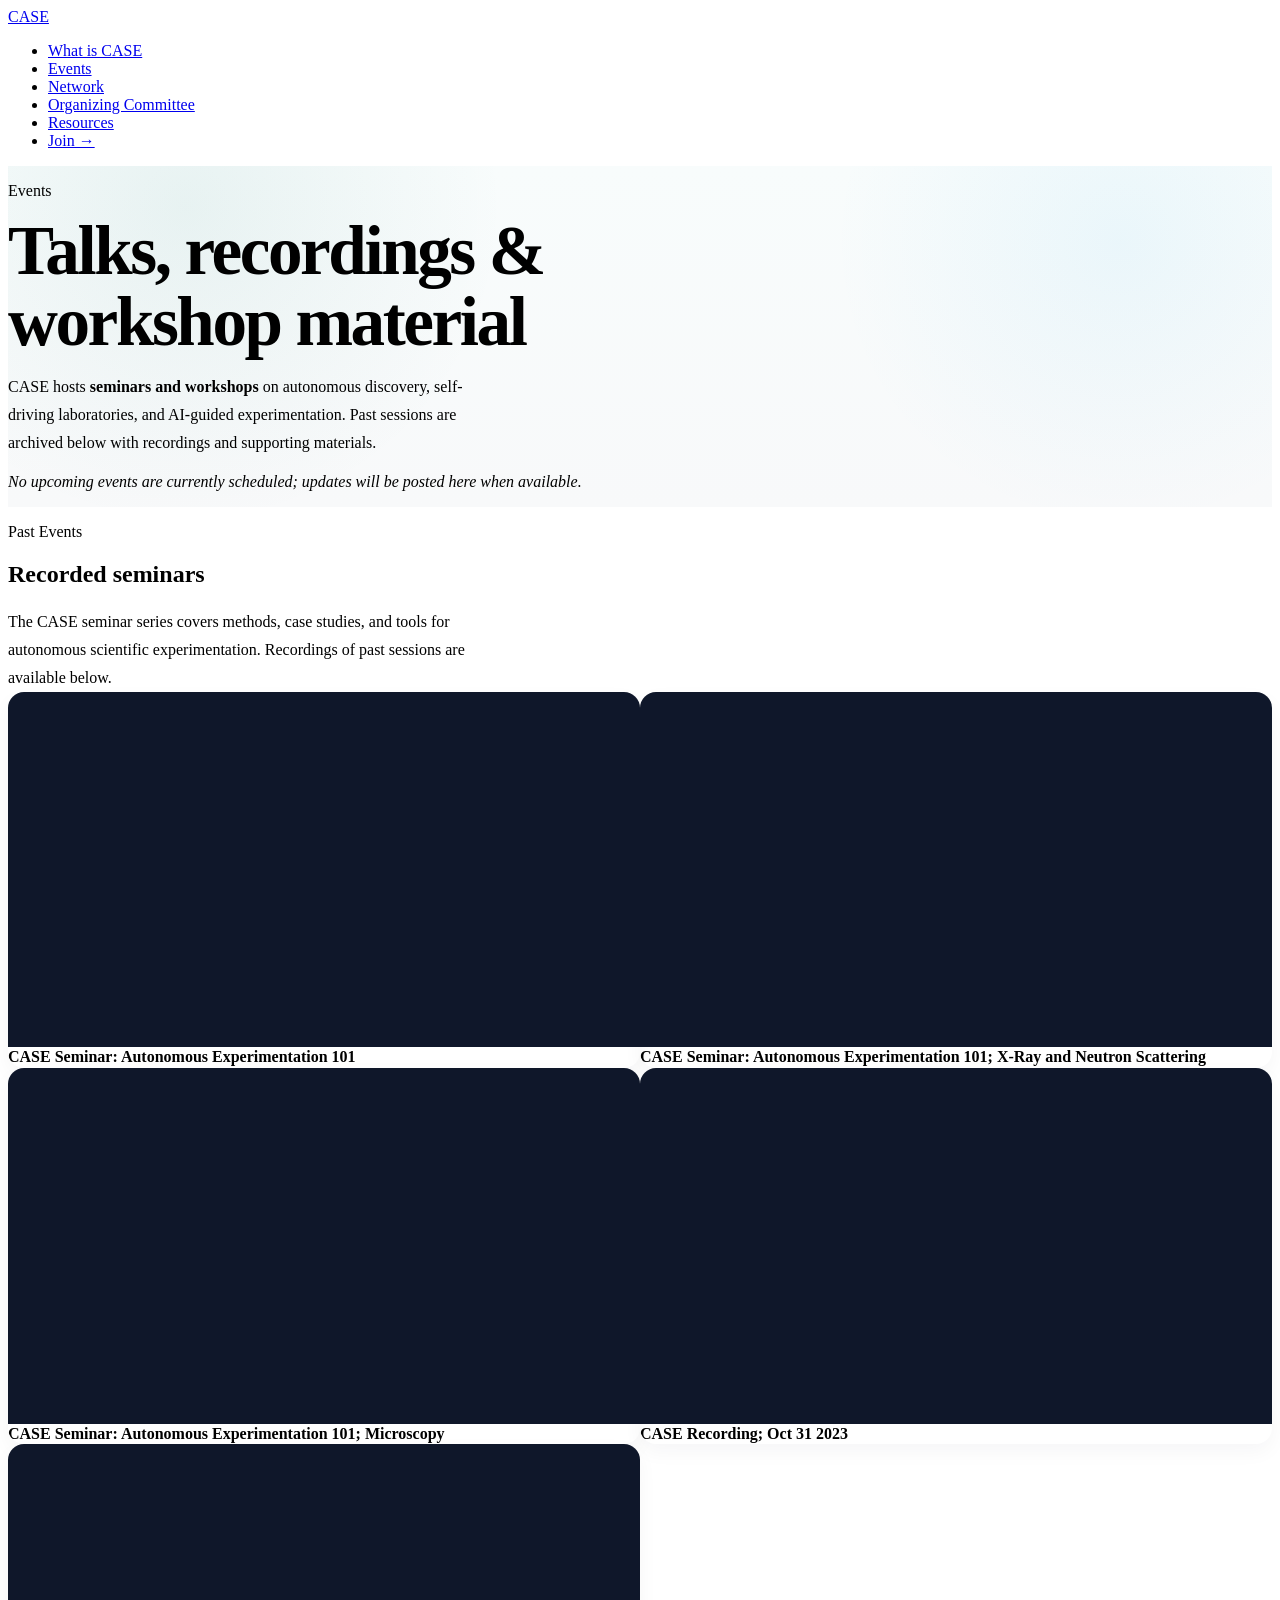
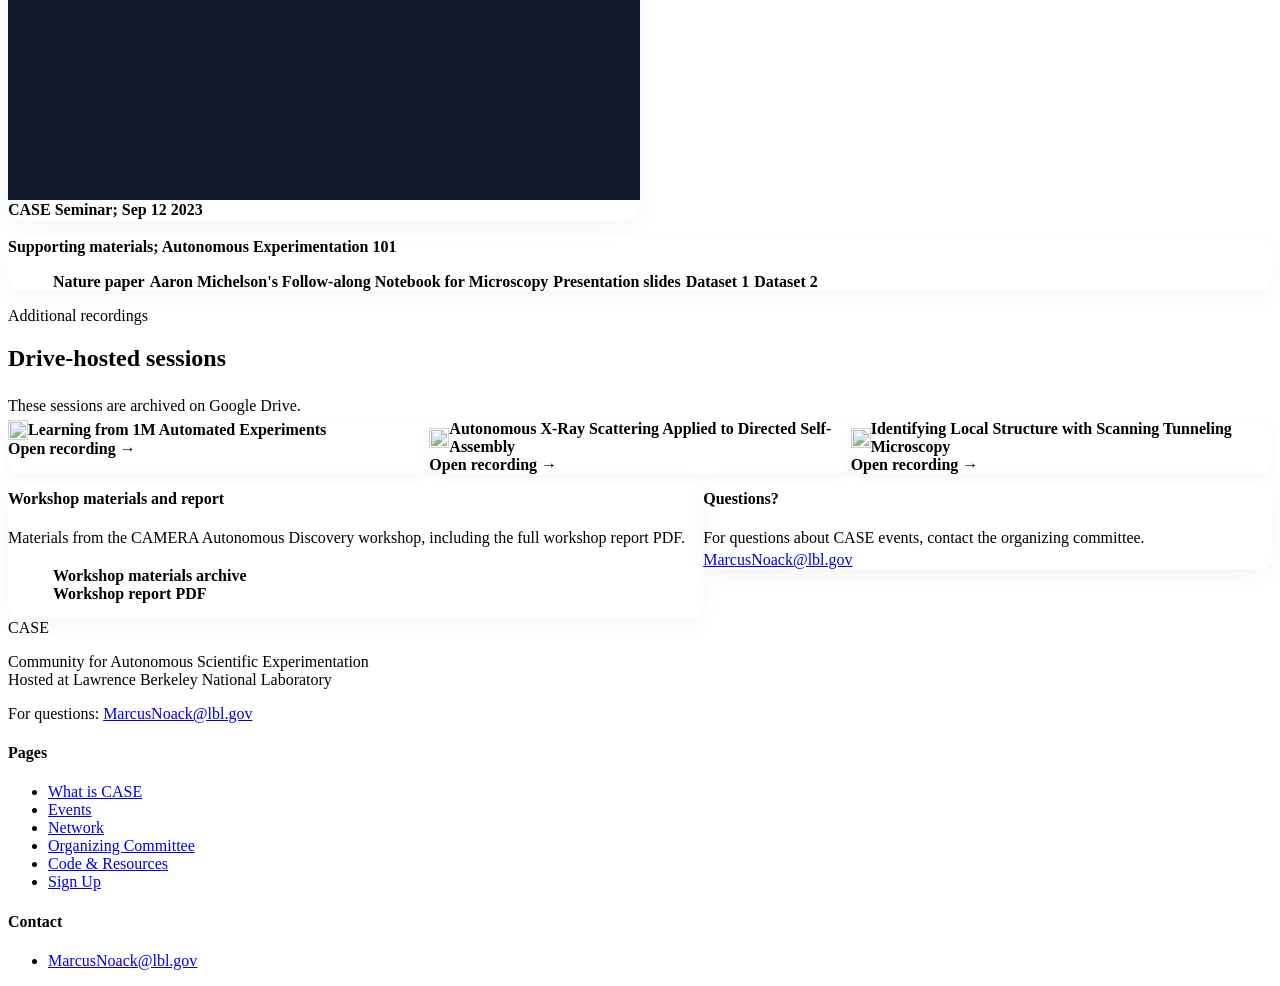
==== events.html @ d216a494 "Add files via upload" ====
<!DOCTYPE html>
<html lang="en">
<head>
  <meta charset="UTF-8">
  <meta name="viewport" content="width=device-width, initial-scale=1.0">
  <title>Events | Community for Autonomous Scientific Experimentation</title>
  <meta name="description" content="CASE event recordings, seminar series, and workshop materials for autonomous scientific experimentation.">

  <link rel="preconnect" href="https://fonts.googleapis.com">
  <link rel="preconnect" href="https://fonts.gstatic.com" crossorigin>
  <link href="https://fonts.googleapis.com/css2?family=Inter:wght@400;500;600&family=Plus+Jakarta+Sans:wght@600;700&display=swap" rel="stylesheet">

  <link rel="stylesheet" href="css/tokens.css">
  <link rel="stylesheet" href="css/main.css">

  <style>
    .page-shell {
      padding-top: calc(var(--sp-24) + var(--sp-12));
      background: var(--color-bg);
    }

    /* ── Hero ── */
    .page-hero {
      position: relative;
      overflow: hidden;
      padding-block: var(--sp-16) var(--sp-20);
      border-bottom: 1px solid var(--color-border);
      background:
        radial-gradient(circle at 14% 12%, rgba(15, 118, 110, 0.07), transparent 20rem),
        radial-gradient(circle at 88% 22%, rgba(14, 165, 233, 0.06), transparent 18rem),
        linear-gradient(180deg, #f8fcfc 0%, #f8f9fa 100%);
    }

    .hero-title {
      font-family: var(--font-heading);
      font-size: clamp(2.8rem, 5.4vw, 5rem);
      font-weight: 700;
      line-height: 1.02;
      letter-spacing: -0.035em;
      margin-top: var(--sp-4);
      margin-bottom: var(--sp-5);
      max-width: 16ch;
    }

    .hero-copy {
      max-width: 62ch;
      font-size: var(--text-lg);
      line-height: 1.75;
      color: var(--color-text-muted);
    }

    .hero-copy strong {
      color: var(--color-text);
      font-weight: 600;
    }

    .upcoming-note {
      margin-top: var(--sp-8);
      font-size: var(--text-base);
      color: var(--color-text-subtle);
      font-style: italic;
    }

    /* ── Past events ── */
    .events-section {
      padding-block: var(--sp-22);
    }

    .events-section + .events-section {
      border-top: 1px solid var(--color-border);
    }

    .events-section--surface {
      background: var(--color-surface);
    }

    .section-intro {
      max-width: 64ch;
      color: var(--color-text-muted);
      line-height: 1.75;
      margin-top: var(--sp-3);
      margin-bottom: var(--sp-10);
    }

    /* ── Video grid ── */
    .video-grid {
      display: grid;
      grid-template-columns: repeat(2, minmax(0, 1fr));
      gap: var(--sp-6);
    }

    .video-card {
      display: flex;
      flex-direction: column;
      gap: var(--sp-4);
      background: var(--color-surface);
      border: 1px solid var(--color-border);
      border-radius: 1rem;
      overflow: hidden;
      box-shadow: 0 8px 20px rgba(15, 23, 42, 0.04);
    }

    .video-card__embed {
      position: relative;
      aspect-ratio: 16 / 9;
      background: #0f172a;
    }

    .video-card__embed iframe {
      position: absolute;
      inset: 0;
      width: 100%;
      height: 100%;
      border: 0;
    }

    .video-card__body {
      padding: var(--sp-5) var(--sp-5) var(--sp-5);
    }

    .video-card__title {
      font-family: var(--font-heading);
      font-size: var(--text-lg);
      font-weight: 600;
      line-height: 1.3;
      color: var(--color-text);
    }

    /* ── Seminar resources ── */
    .resources-block {
      margin-top: var(--sp-14);
      padding: var(--sp-8);
      background: var(--color-surface);
      border: 1px solid var(--color-border);
      border-radius: 1rem;
      box-shadow: 0 8px 20px rgba(15, 23, 42, 0.04);
    }

    .resources-block h3 {
      font-family: var(--font-heading);
      font-size: var(--text-xl);
      line-height: 1.25;
      margin-bottom: var(--sp-3);
    }

    .resources-block p {
      color: var(--color-text-muted);
      line-height: 1.7;
      margin-bottom: var(--sp-5);
    }

    .link-list {
      display: flex;
      flex-wrap: wrap;
      gap: var(--sp-2) var(--sp-5);
      list-style: none;
    }

    .link-list li {
      display: flex;
      align-items: center;
      gap: var(--sp-2);
    }

    .link-list li::before {
      content: '';
      display: block;
      width: 5px;
      height: 5px;
      border-radius: 50%;
      background: var(--color-accent);
      flex-shrink: 0;
    }

    .link-list a {
      color: var(--color-accent);
      font-weight: 600;
      text-decoration: none;
      font-size: var(--text-sm);
    }

    .link-list a:hover {
      text-decoration: underline;
    }

    /* ── Drive recordings ── */
    .drive-grid {
      display: grid;
      grid-template-columns: repeat(3, minmax(0, 1fr));
      gap: var(--sp-4);
      margin-top: var(--sp-8);
    }

    .drive-card {
      padding: var(--sp-5);
      background: var(--color-surface);
      border: 1px solid var(--color-border);
      border-radius: 0.875rem;
      box-shadow: 0 4px 12px rgba(15, 23, 42, 0.04);
    }

    .drive-card__header {
      display: flex;
      align-items: center;
      gap: var(--sp-3);
      margin-bottom: var(--sp-3);
    }

    .drive-card__header img {
      width: 1.25rem;
      height: 1.25rem;
      flex-shrink: 0;
      opacity: 0.75;
    }

    .drive-card__title {
      font-family: var(--font-heading);
      font-size: var(--text-base);
      font-weight: 600;
      color: var(--color-text);
    }

    .drive-card a {
      color: var(--color-accent);
      font-size: var(--text-sm);
      font-weight: 600;
      text-decoration: none;
    }

    .drive-card a:hover {
      text-decoration: underline;
    }

    /* ── Workshop section ── */
    .workshop-row {
      display: grid;
      grid-template-columns: minmax(0, 1.1fr) minmax(20rem, 0.9fr);
      gap: var(--sp-8);
      align-items: start;
      margin-top: var(--sp-8);
    }

    .workshop-card {
      padding: var(--sp-7);
      background: var(--color-surface);
      border: 1px solid var(--color-border);
      border-radius: 1rem;
      box-shadow: 0 8px 20px rgba(15, 23, 42, 0.04);
    }

    .workshop-card h3 {
      font-family: var(--font-heading);
      font-size: var(--text-xl);
      margin-bottom: var(--sp-3);
    }

    .workshop-card p {
      color: var(--color-text-muted);
      line-height: 1.7;
      margin-bottom: var(--sp-5);
    }

    .workshop-card .link-list {
      flex-direction: column;
    }

    @media (max-width: 900px) {
      .video-grid {
        grid-template-columns: 1fr;
      }

      .drive-grid {
        grid-template-columns: repeat(2, minmax(0, 1fr));
      }

      .workshop-row {
        grid-template-columns: 1fr;
      }
    }

    @media (max-width: 560px) {
      .drive-grid {
        grid-template-columns: 1fr;
      }
    }
  </style>
</head>
<body>
  <nav class="site-nav is-scrolled" aria-label="Site navigation">
    <a class="nav-logo" href="index.html">CASE</a>
    <ul class="nav-links" role="list">
      <li><a href="what-is-case.html">What is CASE</a></li>
      <li><a href="events.html" aria-current="page">Events</a></li>
      <li><a href="network.html">Network</a></li>
      <li><a href="committee.html">Organizing Committee</a></li>
      <li><a href="resources.html">Resources</a></li>
      <li><a class="nav-cta" href="signup.html">Join &rarr;</a></li>
    </ul>
  </nav>

  <main class="page-shell">
    <section class="page-hero">
      <div class="container">
        <p class="section-label">Events</p>
        <h1 class="hero-title">Talks, recordings &amp; workshop material</h1>
        <p class="hero-copy">
          CASE hosts <strong>seminars and workshops</strong> on autonomous discovery,
          self-driving laboratories, and AI-guided experimentation. Past sessions are
          archived below with recordings and supporting materials.
        </p>
        <p class="upcoming-note">No upcoming events are currently scheduled; updates will be posted here when available.</p>
      </div>
    </section>

    <!-- Past event recordings -->
    <section class="events-section events-section--surface">
      <div class="container">
        <p class="section-label">Past Events</p>
        <h2 class="section-heading">Recorded seminars</h2>
        <p class="section-intro">
          The CASE seminar series covers methods, case studies, and tools for autonomous scientific
          experimentation. Recordings of past sessions are available below.
        </p>

        <div class="video-grid">
          <article class="video-card">
            <div class="video-card__embed">
              <iframe
                src="https://www.youtube-nocookie.com/embed/OyRwwe-K-nY"
                title="CASE Seminar: Autonomous Experimentation 101"
                allow="accelerometer; autoplay; clipboard-write; encrypted-media; gyroscope; picture-in-picture; web-share"
                allowfullscreen
              ></iframe>
            </div>
            <div class="video-card__body">
              <div class="video-card__title">CASE Seminar: Autonomous Experimentation 101</div>
            </div>
          </article>

          <article class="video-card">
            <div class="video-card__embed">
              <iframe
                src="https://www.youtube-nocookie.com/embed/ixNeONyvYNE"
                title="CASE Seminar: Autonomous Experimentation 101 - X-Ray and Neutron Scattering"
                allow="accelerometer; autoplay; clipboard-write; encrypted-media; gyroscope; picture-in-picture; web-share"
                allowfullscreen
              ></iframe>
            </div>
            <div class="video-card__body">
              <div class="video-card__title">CASE Seminar: Autonomous Experimentation 101; X-Ray and Neutron Scattering</div>
            </div>
          </article>

          <article class="video-card">
            <div class="video-card__embed">
              <iframe
                src="https://www.youtube-nocookie.com/embed/kxg8G27sPlk"
                title="CASE Seminar: Autonomous Experimentation 101 - Microscopy"
                allow="accelerometer; autoplay; clipboard-write; encrypted-media; gyroscope; picture-in-picture; web-share"
                allowfullscreen
              ></iframe>
            </div>
            <div class="video-card__body">
              <div class="video-card__title">CASE Seminar: Autonomous Experimentation 101; Microscopy</div>
            </div>
          </article>

          <article class="video-card">
            <div class="video-card__embed">
              <iframe
                src="https://www.youtube-nocookie.com/embed/xZDlbIw0ZHk"
                title="CASE Recording Oct 31 2023"
                allow="accelerometer; autoplay; clipboard-write; encrypted-media; gyroscope; picture-in-picture; web-share"
                allowfullscreen
              ></iframe>
            </div>
            <div class="video-card__body">
              <div class="video-card__title">CASE Recording; Oct 31 2023</div>
            </div>
          </article>

          <article class="video-card">
            <div class="video-card__embed">
              <iframe
                src="https://www.youtube-nocookie.com/embed/0F6F2k-U36A"
                title="CASE Seminar Sep 12 2023"
                allow="accelerometer; autoplay; clipboard-write; encrypted-media; gyroscope; picture-in-picture; web-share"
                allowfullscreen
              ></iframe>
            </div>
            <div class="video-card__body">
              <div class="video-card__title">CASE Seminar; Sep 12 2023</div>
            </div>
          </article>
        </div>

        <div class="resources-block">
          <h3>Supporting materials; Autonomous Experimentation 101</h3>
          <ul class="link-list" role="list">
            <li><a href="https://www.nature.com/articles/s41524-022-00777-9" target="_blank" rel="noreferrer">Nature paper</a></li>
            <li><a href="https://drive.google.com/file/d/1iNUdHSzEiEYC7Pie_v9osq5MfkKzSspA/view?usp=share_link" target="_blank" rel="noreferrer">Aaron Michelson's Follow-along Notebook for Microscopy</a></li>
            <li><a href="https://drive.google.com/file/d/1JCiVbIY1p4CL1l5nbWZBYqV-61tF5sdW/view?usp=share_link" target="_blank" rel="noreferrer">Presentation slides</a></li>
            <li><a href="https://drive.google.com/file/d/1Bndp8o4sqinpkg4kjmnykogrIoA9Tppv/view?usp=share_link" target="_blank" rel="noreferrer">Dataset 1</a></li>
            <li><a href="https://drive.google.com/file/d/1Ch-COu_L5JNLEdxhPT2yt4DP-r_ML50X/view?usp=share_link" target="_blank" rel="noreferrer">Dataset 2</a></li>
          </ul>
        </div>
      </div>
    </section>

    <!-- Drive-only recordings and workshop -->
    <section class="events-section">
      <div class="container">
        <p class="section-label">Additional recordings</p>
        <h2 class="section-heading">Drive-hosted sessions</h2>
        <p class="section-intro">
          These sessions are archived on Google Drive.
        </p>

        <div class="drive-grid">
          <div class="drive-card">
            <div class="drive-card__header">
              <img src="assets/resources/drive-32.png" alt="">
              <div class="drive-card__title">Learning from 1M Automated Experiments</div>
            </div>
            <a href="https://drive.google.com/file/d/1dXv69yFxl4bX5h8bIr0qSu-NL8l9JBb5/view" target="_blank" rel="noreferrer">Open recording &rarr;</a>
          </div>
          <div class="drive-card">
            <div class="drive-card__header">
              <img src="assets/resources/drive-32.png" alt="">
              <div class="drive-card__title">Autonomous X-Ray Scattering Applied to Directed Self-Assembly</div>
            </div>
            <a href="https://drive.google.com/file/d/1nbhr3iuWP4znO8nyOGe-jZ5wB8ydwrmV/view" target="_blank" rel="noreferrer">Open recording &rarr;</a>
          </div>
          <div class="drive-card">
            <div class="drive-card__header">
              <img src="assets/resources/drive-32.png" alt="">
              <div class="drive-card__title">Identifying Local Structure with Scanning Tunneling Microscopy</div>
            </div>
            <a href="https://drive.google.com/file/d/1klZ2fpDyDWNjDhuHZGVXfMQo-ofbaRsI/view" target="_blank" rel="noreferrer">Open recording &rarr;</a>
          </div>
        </div>

        <div class="workshop-row">
          <div class="workshop-card">
            <h3>Workshop materials and report</h3>
            <p>
              Materials from the CAMERA Autonomous Discovery workshop, including the full
              workshop report PDF.
            </p>
            <ul class="link-list" role="list">
              <li><a href="https://autonomous-discovery.lbl.gov/material" target="_blank" rel="noreferrer">Workshop materials archive</a></li>
              <li><a href="https://drive.google.com/file/d/13u2uZMN9wENQxoAsb9c0F4yea19bpNgH/view" target="_blank" rel="noreferrer">Workshop report PDF</a></li>
            </ul>
          </div>

          <div class="workshop-card">
            <h3>Questions?</h3>
            <p>
              For questions about CASE events, contact the organizing committee.
            </p>
            <a href="mailto:MarcusNoack@lbl.gov" class="btn btn--ghost">MarcusNoack@lbl.gov</a>
          </div>
        </div>
      </div>
    </section>
  </main>

  <footer class="site-footer">
    <div class="container">
      <div class="footer-brand">
        <span class="footer-logo">CASE</span>
        <p class="footer-tagline">
          Community for Autonomous Scientific Experimentation<br>
          Hosted at Lawrence Berkeley National Laboratory
        </p>
        <p class="footer-meta">
          For questions: <a href="mailto:MarcusNoack@lbl.gov">MarcusNoack@lbl.gov</a>
        </p>
      </div>

      <div class="footer-col">
        <h4>Pages</h4>
        <ul role="list">
          <li><a href="what-is-case.html">What is CASE</a></li>
          <li><a href="events.html" aria-current="page">Events</a></li>
          <li><a href="network.html">Network</a></li>
          <li><a href="committee.html">Organizing Committee</a></li>
          <li><a href="resources.html">Code &amp; Resources</a></li>
          <li><a href="signup.html">Sign Up</a></li>
        </ul>
      </div>

      <div class="footer-col">
        <h4>Contact</h4>
        <ul role="list">
          <li><a href="mailto:MarcusNoack@lbl.gov">MarcusNoack@lbl.gov</a></li>
        </ul>
      </div>
    </div>
  </footer>
</body>
</html>
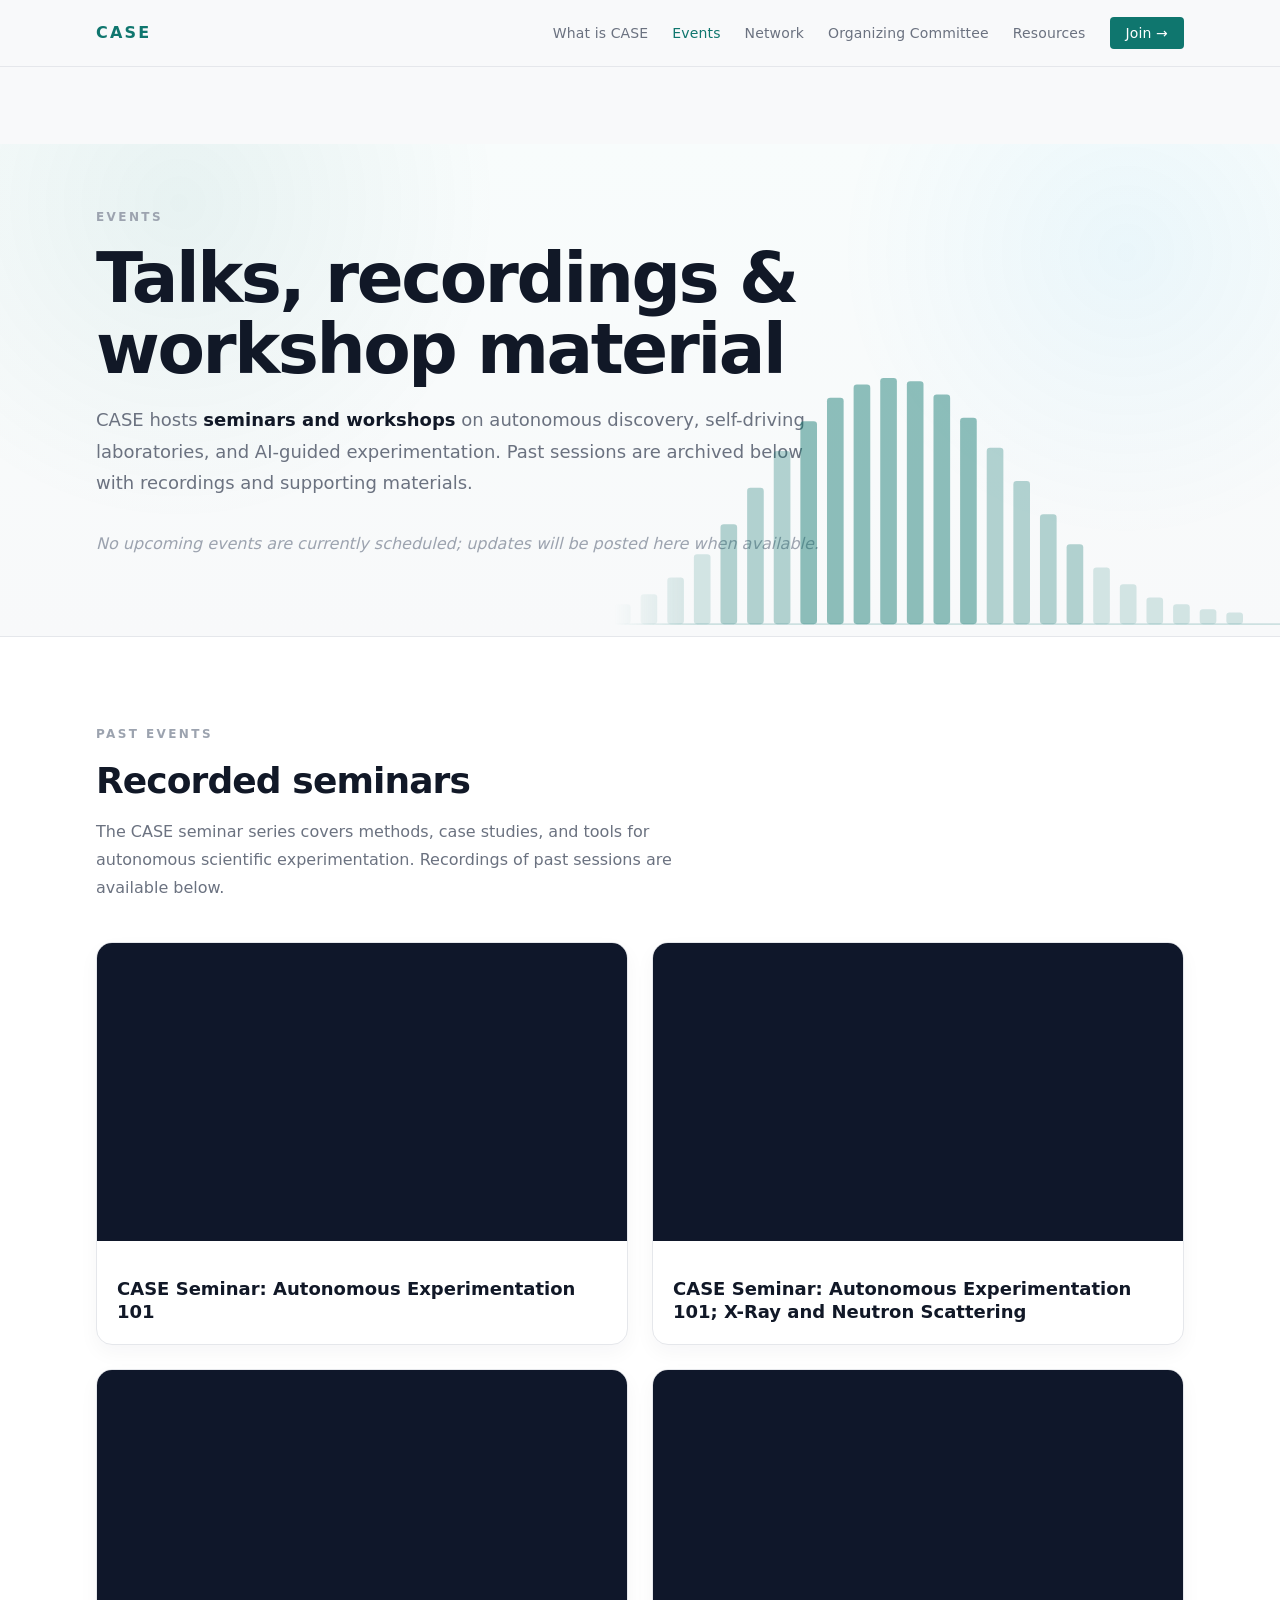
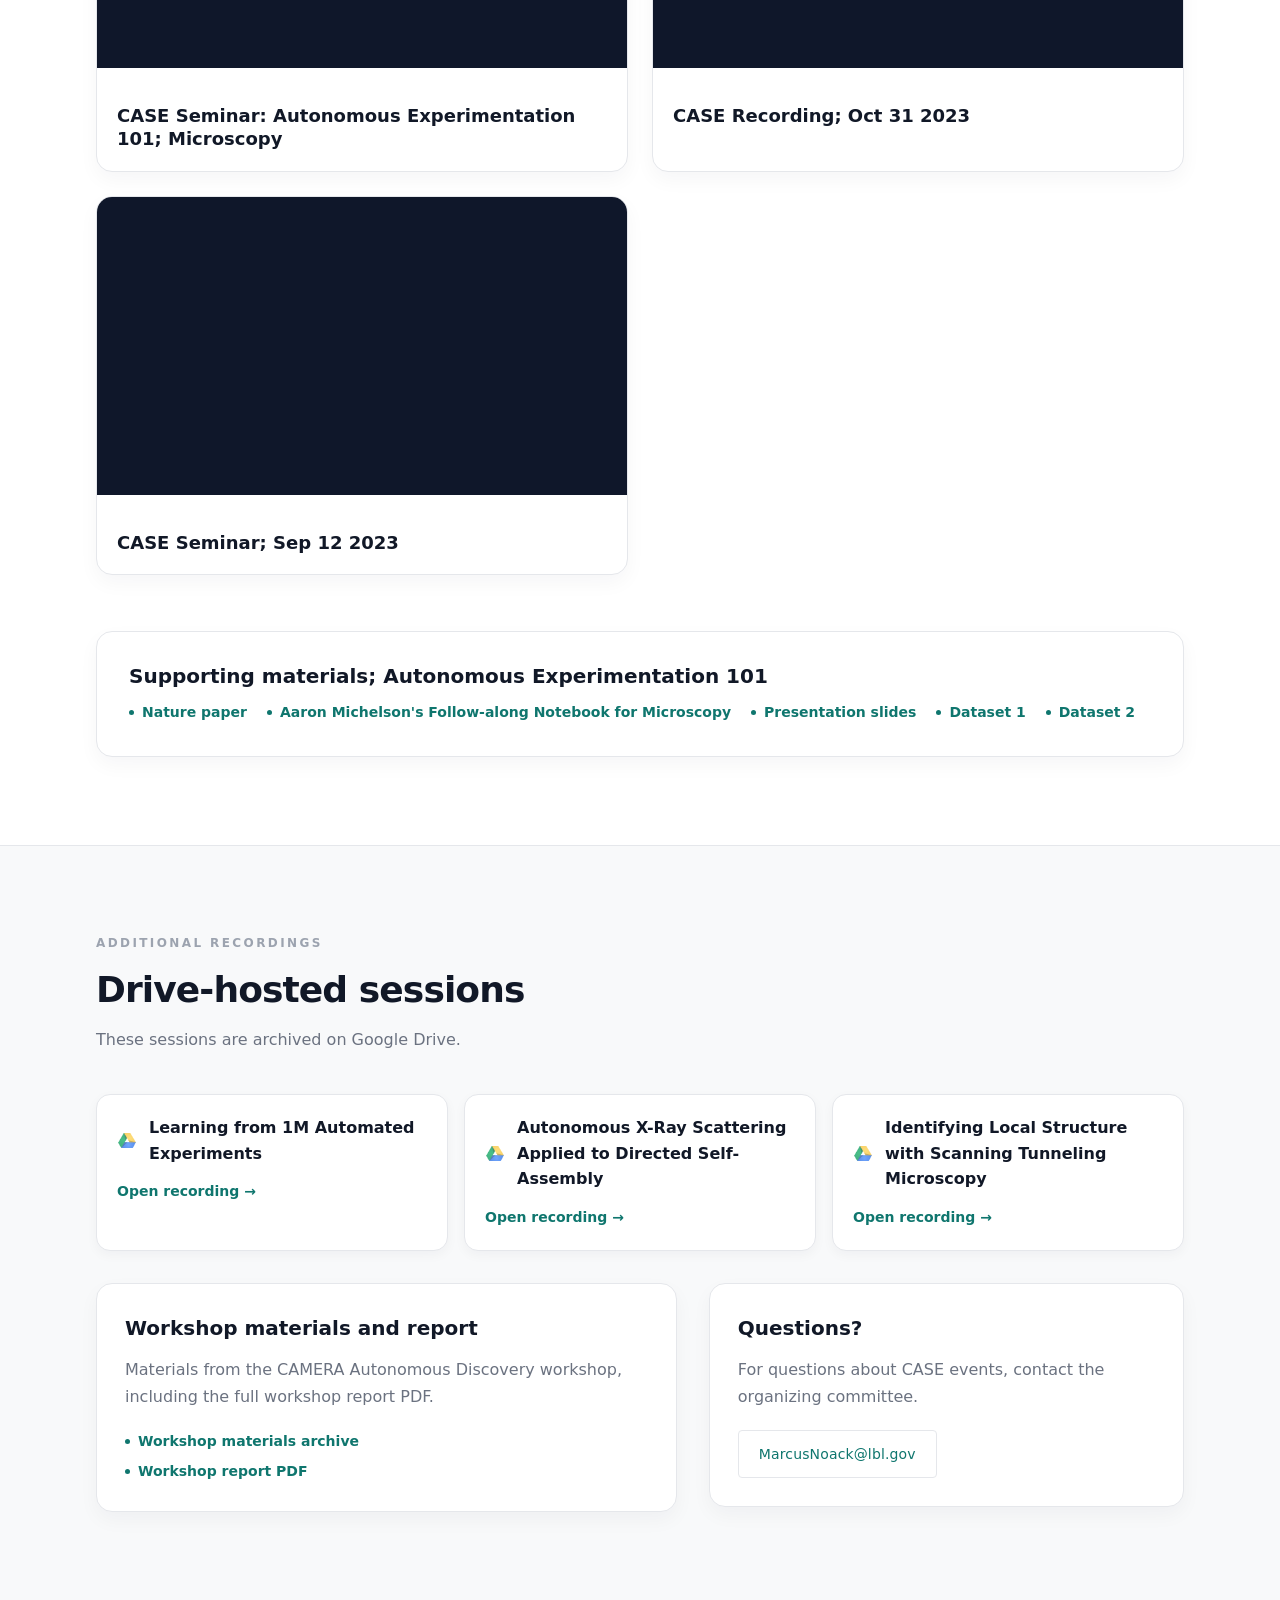
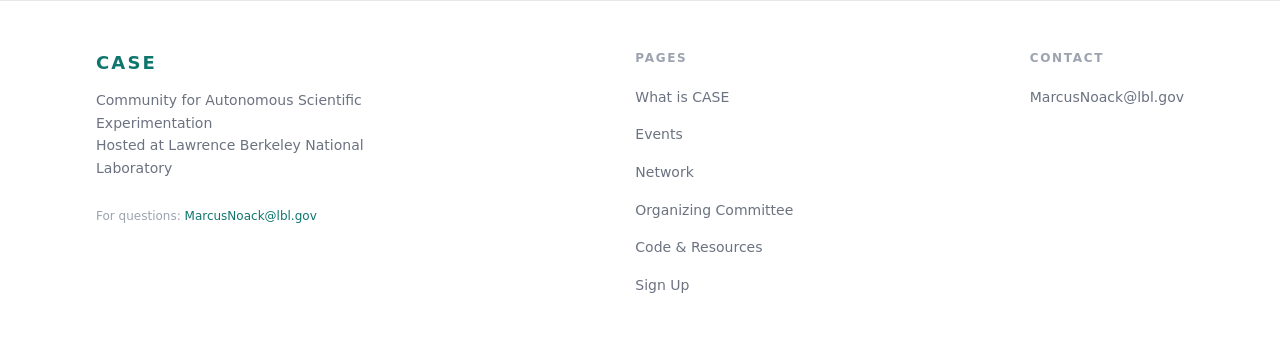
==== commit bcf7e892: "Add files via upload" ====
--- a/events.html
+++ b/events.html
@@ -282,6 +282,37 @@
       .drive-grid {
         grid-template-columns: 1fr;
       }
+    }
+
+    /* ── Hero spectrogram viz ── */
+    .hero-viz {
+      position: absolute;
+      right: 0;
+      top: 0;
+      bottom: 0;
+      width: 52%;
+      pointer-events: none;
+      display: flex;
+      align-items: flex-end;
+      -webkit-mask-image: linear-gradient(to right, transparent 0%, black 12%);
+      mask-image: linear-gradient(to right, transparent 0%, black 12%);
+      opacity: 0;
+      animation: hero-viz-in 1s 0.25s ease forwards;
+    }
+
+    .hero-viz svg {
+      width: 100%;
+      height: 80%;
+    }
+
+    @keyframes hero-viz-in { to { opacity: 1; } }
+
+    @media (prefers-reduced-motion: reduce) {
+      .hero-viz { opacity: 1; animation: none; }
+    }
+
+    @media (max-width: 768px) {
+      .hero-viz { width: 100%; opacity: 0.30; animation: none; }
     }
   </style>
 </head>
@@ -300,6 +331,42 @@
 
   <main class="page-shell">
     <section class="page-hero">
+      <div class="hero-viz" aria-hidden="true">
+        <!-- Spectrogram bars — bell-curve distribution evoking recorded talks & signal data -->
+        <svg viewBox="0 0 400 170" fill="none" xmlns="http://www.w3.org/2000/svg" preserveAspectRatio="xMaxYMax meet">
+          <!-- Baseline -->
+          <line x1="-10" y1="163" x2="410" y2="163" stroke="rgba(15,118,110,0.18)" stroke-width="1"/>
+          <!-- Bars: low (h<60) -->
+          <rect x="0"   y="151" width="10" height="12" rx="2" fill="rgba(15,118,110,0.16)"/>
+          <rect x="16"  y="145" width="10" height="18" rx="2" fill="rgba(15,118,110,0.16)"/>
+          <rect x="32"  y="135" width="10" height="28" rx="2" fill="rgba(15,118,110,0.16)"/>
+          <rect x="48"  y="121" width="10" height="42" rx="2" fill="rgba(15,118,110,0.16)"/>
+          <!-- Bars: mid (h 60–120) -->
+          <rect x="64"  y="103" width="10" height="60"  rx="2" fill="rgba(15,118,110,0.30)"/>
+          <rect x="80"  y="81"  width="10" height="82"  rx="2" fill="rgba(15,118,110,0.30)"/>
+          <rect x="96"  y="59"  width="10" height="104" rx="2" fill="rgba(15,118,110,0.30)"/>
+          <!-- Bars: peak (h >120) -->
+          <rect x="112" y="41"  width="10" height="122" rx="2" fill="rgba(15,118,110,0.46)"/>
+          <rect x="128" y="27"  width="10" height="136" rx="2" fill="rgba(15,118,110,0.46)"/>
+          <rect x="144" y="19"  width="10" height="144" rx="2" fill="rgba(15,118,110,0.46)"/>
+          <rect x="160" y="15"  width="10" height="148" rx="2" fill="rgba(15,118,110,0.46)"/>
+          <rect x="176" y="17"  width="10" height="146" rx="2" fill="rgba(15,118,110,0.46)"/>
+          <rect x="192" y="25"  width="10" height="138" rx="2" fill="rgba(15,118,110,0.46)"/>
+          <rect x="208" y="39"  width="10" height="124" rx="2" fill="rgba(15,118,110,0.46)"/>
+          <!-- Bars: mid (descending) -->
+          <rect x="224" y="57"  width="10" height="106" rx="2" fill="rgba(15,118,110,0.30)"/>
+          <rect x="240" y="77"  width="10" height="86"  rx="2" fill="rgba(15,118,110,0.30)"/>
+          <rect x="256" y="97"  width="10" height="66"  rx="2" fill="rgba(15,118,110,0.30)"/>
+          <rect x="272" y="115" width="10" height="48"  rx="2" fill="rgba(15,118,110,0.30)"/>
+          <!-- Bars: low (tail) -->
+          <rect x="288" y="129" width="10" height="34" rx="2" fill="rgba(15,118,110,0.16)"/>
+          <rect x="304" y="139" width="10" height="24" rx="2" fill="rgba(15,118,110,0.16)"/>
+          <rect x="320" y="147" width="10" height="16" rx="2" fill="rgba(15,118,110,0.16)"/>
+          <rect x="336" y="151" width="10" height="12" rx="2" fill="rgba(15,118,110,0.16)"/>
+          <rect x="352" y="154" width="10" height="9"  rx="2" fill="rgba(15,118,110,0.16)"/>
+          <rect x="368" y="156" width="10" height="7"  rx="2" fill="rgba(15,118,110,0.16)"/>
+        </svg>
+      </div>
       <div class="container">
         <p class="section-label">Events</p>
         <h1 class="hero-title">Talks, recordings &amp; workshop material</h1>
--- a/css/tokens.css
+++ b/css/tokens.css
@@ -0,0 +1,74 @@
+/* ═══════════════════════════════════════════
+   CASE Design Tokens
+   Source of truth for all visual values.
+   From .impeccable.md
+═══════════════════════════════════════════ */
+
+:root {
+  /* Color */
+  --color-bg:           #f8f9fa;
+  --color-surface:      #ffffff;
+  --color-text:         #111827;
+  --color-text-muted:   #6b7280;
+  --color-text-subtle:  #9ca3af;
+  --color-accent:       #0f766e;
+  --color-accent-dark:  #0d6158;
+  --color-accent-light: #ccfbf1;
+  --color-border:       #e5e7eb;
+  --color-border-light: #f3f4f6;
+
+  /* Typography */
+  --font-heading: 'Plus Jakarta Sans', system-ui, -apple-system, sans-serif;
+  --font-body:    'Inter', system-ui, -apple-system, sans-serif;
+
+  /* Type scale (major third, 1.250) */
+  --text-xs:   0.75rem;    /* 12px */
+  --text-sm:   0.875rem;   /* 14px */
+  --text-base: 1rem;       /* 16px */
+  --text-lg:   1.125rem;   /* 18px */
+  --text-xl:   1.25rem;    /* 20px */
+  --text-2xl:  1.5rem;     /* 24px */
+  --text-3xl:  1.875rem;   /* 30px */
+  --text-4xl:  2.25rem;    /* 36px */
+  --text-5xl:  3rem;       /* 48px */
+
+  /* Spacing (8px base) */
+  --sp-1:  0.25rem;   /* 4px  */
+  --sp-2:  0.5rem;    /* 8px  */
+  --sp-3:  0.75rem;   /* 12px */
+  --sp-4:  1rem;      /* 16px */
+  --sp-5:  1.25rem;   /* 20px */
+  --sp-6:  1.5rem;    /* 24px */
+  --sp-7:  1.75rem;   /* 28px */
+  --sp-8:  2rem;      /* 32px */
+  --sp-10: 2.5rem;    /* 40px */
+  --sp-12: 3rem;      /* 48px */
+  --sp-14: 3.5rem;    /* 56px */
+  --sp-16: 4rem;      /* 64px */
+  --sp-18: 4.5rem;    /* 72px */
+  --sp-20: 5rem;      /* 80px */
+  --sp-22: 5.5rem;    /* 88px */
+  --sp-24: 6rem;      /* 96px */
+  --sp-32: 8rem;      /* 128px */
+
+  /* Layout */
+  --max-w-content: 90rem;      /* 1440px - max content width */
+  --max-w-prose:   65ch;
+  --page-pad:      clamp(1.5rem, 8vw, 6rem);
+
+  /* Borders */
+  --radius-sm: 2px;
+  --radius:    4px;
+  --radius-md: 8px;
+
+  /* Shadows */
+  --shadow-sm: 0 1px 2px rgba(0,0,0,.06), 0 1px 3px rgba(0,0,0,.04);
+  --shadow:    0 2px 8px rgba(0,0,0,.08), 0 1px 3px rgba(0,0,0,.04);
+
+  /* Transitions */
+  --ease:    cubic-bezier(0.4, 0, 0.2, 1);
+  --ease-out: cubic-bezier(0, 0, 0.2, 1);
+  --dur-fast: 150ms;
+  --dur:      250ms;
+  --dur-slow: 400ms;
+}
--- a/css/main.css
+++ b/css/main.css
@@ -0,0 +1,315 @@
+/* ═══════════════════════════════════════════
+   CASE Global Styles
+   Shared layout, navigation, footer, and
+   typographic components used on all pages.
+═══════════════════════════════════════════ */
+
+@import url('tokens.css');
+
+/* ── Reset ────────────────────────────────── */
+*, *::before, *::after { box-sizing: border-box; margin: 0; padding: 0; }
+
+html { scroll-behavior: smooth; -webkit-font-smoothing: antialiased; }
+
+body {
+  background: var(--color-bg);
+  color: var(--color-text);
+  font-family: var(--font-body);
+  font-size: var(--text-base);
+  line-height: 1.6;
+}
+
+img { display: block; max-width: 100%; }
+a   { color: var(--color-accent); text-decoration: none; }
+a:hover { text-decoration: underline; }
+
+/* ── Layout helpers ───────────────────────── */
+.container {
+  width: 100%;
+  max-width: var(--max-w-content);
+  margin-inline: auto;
+  padding-inline: var(--page-pad);
+}
+
+/* ── Site navigation ──────────────────────── */
+/*
+  Two modes:
+    .site-nav                → normal pages: always visible
+    .site-nav.is-hero        → home page: hidden until scrolled, driven by JS
+*/
+.site-nav {
+  position: fixed;
+  top: 0;
+  left: 0;
+  right: 0;
+  z-index: 100;
+  display: flex;
+  align-items: center;
+  gap: var(--sp-8);
+  padding: var(--sp-5) var(--page-pad);
+  background: rgba(248, 249, 250, 0.92);
+  backdrop-filter: blur(10px);
+  -webkit-backdrop-filter: blur(10px);
+  border-bottom: 1px solid transparent;
+  transition: border-color var(--dur) var(--ease),
+              background  var(--dur) var(--ease);
+}
+
+.site-nav.is-scrolled {
+  border-bottom-color: var(--color-border);
+}
+
+/* Hero mode: nav starts invisible, JS fades it in */
+.site-nav.is-hero {
+  opacity: 0;
+  transform: translateY(-8px);
+  pointer-events: none;
+  transition: opacity var(--dur) var(--ease),
+              transform var(--dur) var(--ease),
+              border-color var(--dur) var(--ease);
+}
+
+.site-nav.is-hero.is-visible {
+  opacity: 1;
+  transform: translateY(0);
+  pointer-events: auto;
+}
+
+.nav-logo {
+  font-family: var(--font-heading);
+  font-size: var(--text-base);
+  font-weight: 700;
+  letter-spacing: 0.14em;
+  color: var(--color-accent);
+  text-decoration: none;
+  flex-shrink: 0;
+}
+
+.nav-links {
+  display: flex;
+  align-items: center;
+  gap: var(--sp-6);
+  list-style: none;
+  margin-left: auto;
+}
+
+.nav-links a {
+  font-size: var(--text-sm);
+  font-weight: 500;
+  color: var(--color-text-muted);
+  text-decoration: none;
+  letter-spacing: 0.01em;
+  transition: color var(--dur-fast) var(--ease);
+}
+
+.nav-links a:hover,
+.nav-links a[aria-current="page"] {
+  color: var(--color-accent);
+}
+
+.nav-cta {
+  background: var(--color-accent);
+  color: #fff !important;
+  padding: var(--sp-2) var(--sp-4);
+  border-radius: var(--radius);
+  transition: background var(--dur-fast) var(--ease) !important;
+}
+
+.nav-cta:hover {
+  background: var(--color-accent-dark);
+  text-decoration: none !important;
+}
+
+/* Mobile nav: keep links accessible without a JS menu */
+@media (max-width: 680px) {
+  .site-nav {
+    flex-wrap: wrap;
+    gap: var(--sp-4);
+    align-items: flex-start;
+  }
+
+  .nav-links {
+    width: 100%;
+    margin-left: 0;
+    flex-wrap: wrap;
+    gap: var(--sp-3) var(--sp-4);
+  }
+}
+
+/* ── Shared section layout ────────────────── */
+.section {
+  padding-block: var(--sp-24);
+}
+
+.section--surface {
+  background: var(--color-surface);
+  border-top: 1px solid var(--color-border);
+}
+
+.section--flush-top { padding-top: 0; }
+
+.section-label {
+  font-size: var(--text-xs);
+  font-weight: 600;
+  letter-spacing: 0.2em;
+  text-transform: uppercase;
+  color: var(--color-text-subtle);
+  margin-bottom: var(--sp-4);
+}
+
+.section-heading {
+  font-family: var(--font-heading);
+  font-size: clamp(var(--text-2xl), 3.5vw, var(--text-4xl));
+  font-weight: 700;
+  color: var(--color-text);
+  letter-spacing: -0.025em;
+  line-height: 1.15;
+  margin-bottom: var(--sp-4);
+}
+
+.section-subheading {
+  font-size: var(--text-lg);
+  color: var(--color-text-muted);
+  max-width: var(--max-w-prose);
+  line-height: 1.7;
+  margin-bottom: var(--sp-12);
+}
+
+/* ── Cards ────────────────────────────────── */
+.card {
+  background: var(--color-surface);
+  border: 1px solid var(--color-border);
+  border-radius: var(--radius-md);
+  padding: var(--sp-6);
+  transition: box-shadow var(--dur) var(--ease),
+              border-color var(--dur) var(--ease),
+              transform var(--dur) var(--ease);
+}
+
+.card:hover {
+  box-shadow: var(--shadow);
+  border-color: transparent;
+  transform: translateY(-2px);
+}
+
+/* ── Buttons ──────────────────────────────── */
+.btn {
+  display: inline-flex;
+  align-items: center;
+  gap: var(--sp-2);
+  font-family: var(--font-body);
+  font-size: var(--text-sm);
+  font-weight: 500;
+  letter-spacing: 0.01em;
+  padding: var(--sp-3) var(--sp-5);
+  border-radius: var(--radius);
+  text-decoration: none;
+  border: none;
+  cursor: pointer;
+  transition: background var(--dur-fast) var(--ease),
+              color var(--dur-fast) var(--ease),
+              box-shadow var(--dur-fast) var(--ease);
+}
+
+.btn--primary,
+.btn-primary,
+.btn--solid {
+  background: var(--color-accent);
+  color: #fff;
+}
+.btn--primary:hover,
+.btn-primary:hover,
+.btn--solid:hover {
+  background: var(--color-accent-dark);
+  text-decoration: none;
+}
+
+.btn--ghost,
+.btn-secondary {
+  background: transparent;
+  color: var(--color-accent);
+  border: 1px solid var(--color-border);
+}
+.btn--ghost:hover,
+.btn-secondary:hover {
+  border-color: var(--color-accent);
+  text-decoration: none;
+}
+
+/* ── Footer ───────────────────────────────── */
+.site-footer {
+  background: var(--color-surface);
+  border-top: 1px solid var(--color-border);
+  padding-block: var(--sp-12);
+}
+
+.site-footer .container {
+  display: flex;
+  align-items: flex-start;
+  justify-content: space-between;
+  gap: var(--sp-8);
+  flex-wrap: wrap;
+}
+
+.footer-brand {
+  display: flex;
+  flex-direction: column;
+  gap: var(--sp-3);
+}
+
+.footer-logo {
+  font-family: var(--font-heading);
+  font-size: var(--text-lg);
+  font-weight: 700;
+  letter-spacing: 0.12em;
+  color: var(--color-accent);
+}
+
+.footer-tagline {
+  font-size: var(--text-sm);
+  color: var(--color-text-muted);
+  max-width: 34ch;
+  line-height: 1.6;
+}
+
+.footer-meta {
+  font-size: var(--text-xs);
+  color: var(--color-text-subtle);
+  margin-top: var(--sp-4);
+}
+
+.footer-col h4 {
+  font-size: var(--text-xs);
+  font-weight: 600;
+  letter-spacing: 0.14em;
+  text-transform: uppercase;
+  color: var(--color-text-subtle);
+  margin-bottom: var(--sp-4);
+}
+
+.footer-col ul {
+  list-style: none;
+  display: flex;
+  flex-direction: column;
+  gap: var(--sp-3);
+}
+
+.footer-col a {
+  font-size: var(--text-sm);
+  color: var(--color-text-muted);
+  text-decoration: none;
+  transition: color var(--dur-fast) var(--ease);
+}
+
+.footer-col a:hover { color: var(--color-accent); }
+
+/* ── Utility ──────────────────────────────── */
+.visually-hidden {
+  position: absolute;
+  width: 1px; height: 1px;
+  padding: 0; margin: -1px;
+  overflow: hidden;
+  clip: rect(0,0,0,0);
+  white-space: nowrap;
+  border-width: 0;
+}
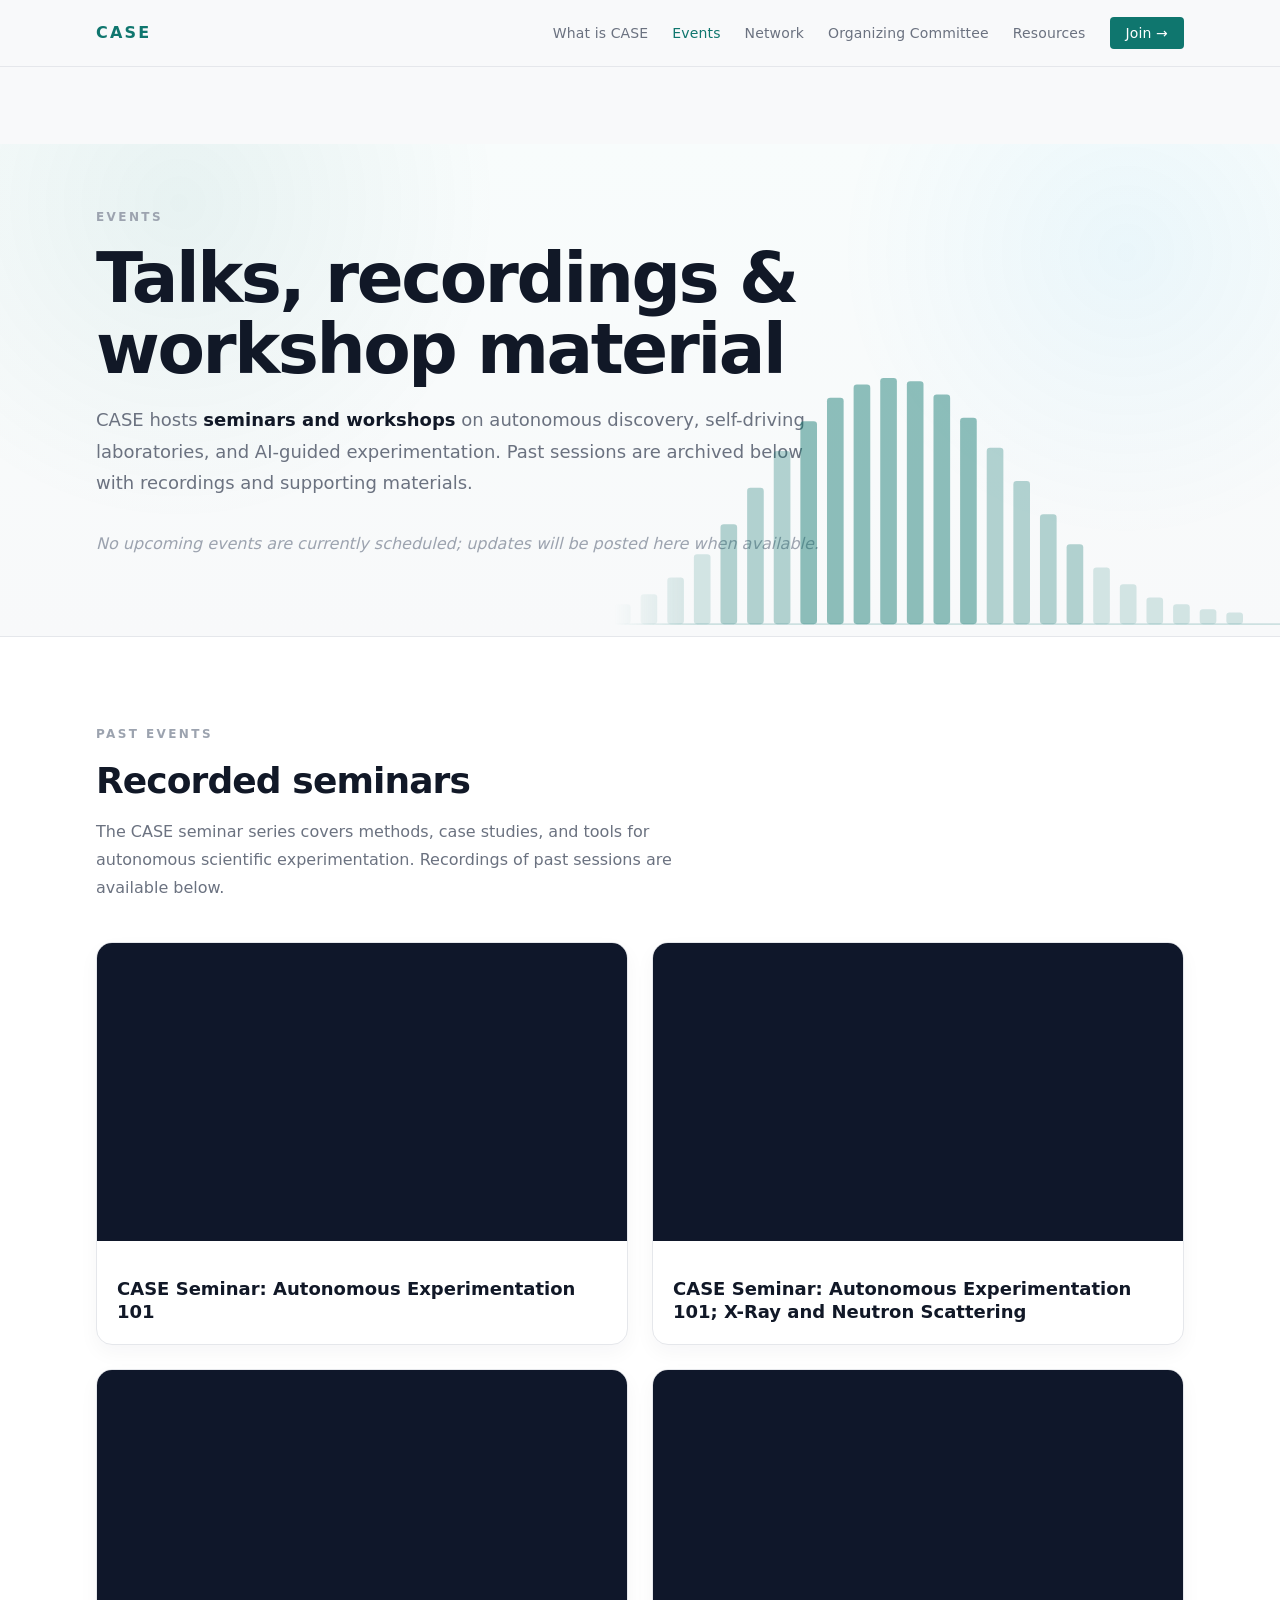
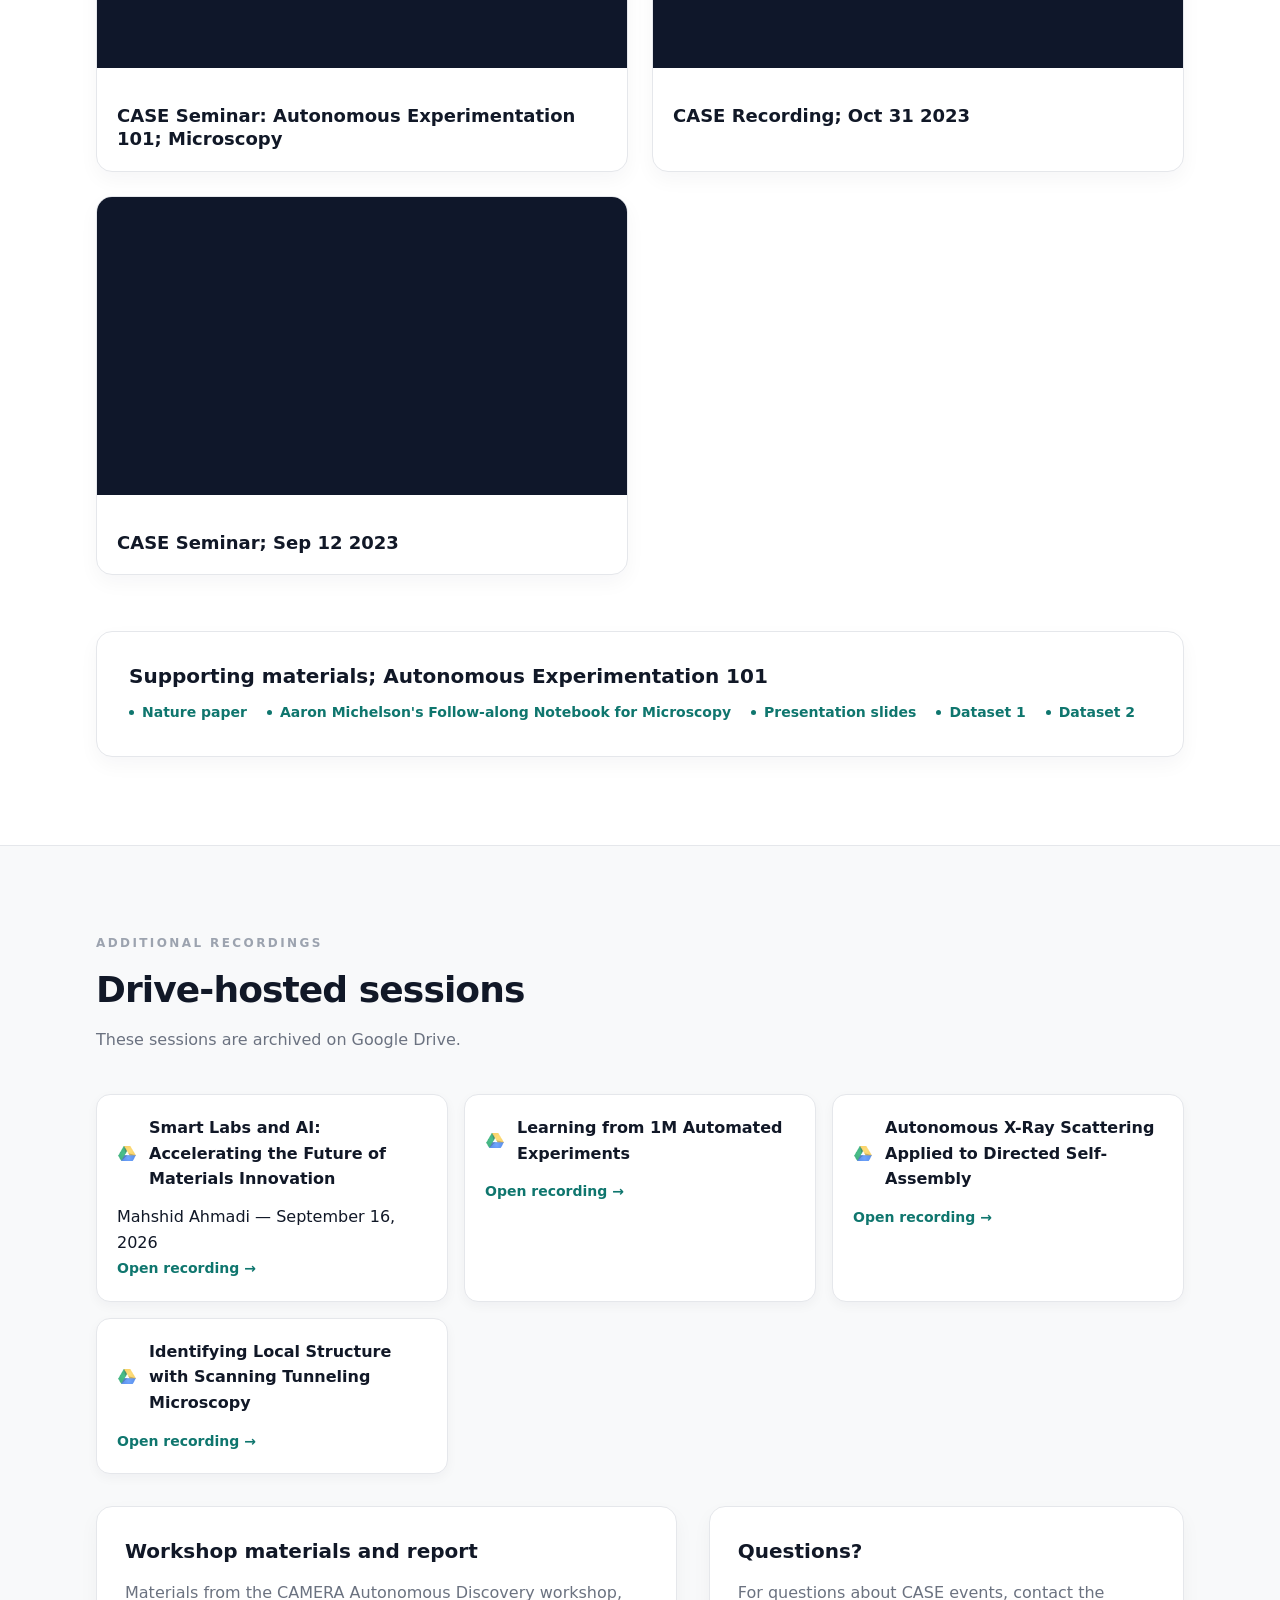
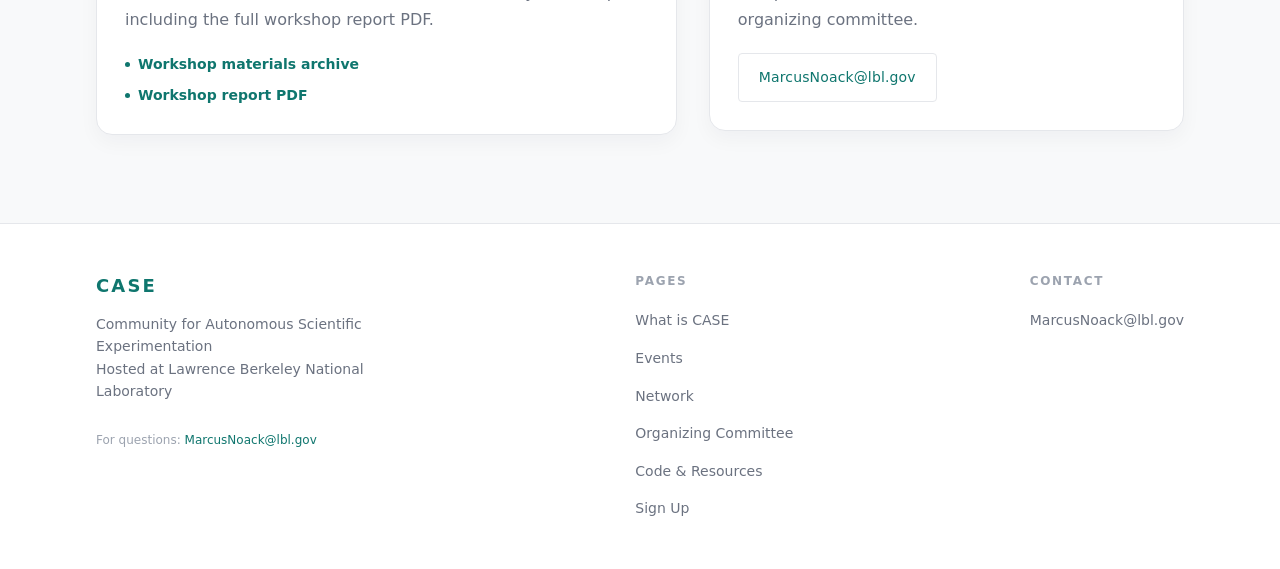
==== commit 10db4d53: "Add Mahshid Ahmadi September 2026 seminar recording" ====
--- a/events.html
+++ b/events.html
@@ -487,6 +487,14 @@
           <div class="drive-card">
             <div class="drive-card__header">
               <img src="assets/resources/drive-32.png" alt="">
+              <div class="drive-card__title">Smart Labs and AI: Accelerating the Future of Materials Innovation</div>
+            </div>
+            <p>Mahshid Ahmadi &mdash; <time datetime="2026-09-16">September 16, 2026</time></p>
+            <a href="https://drive.google.com/file/d/12aavtbSHT2yI6IkKyxNHYXLp2kUBN3n7/view" target="_blank" rel="noreferrer">Open recording &rarr;</a>
+          </div>
+          <div class="drive-card">
+            <div class="drive-card__header">
+              <img src="assets/resources/drive-32.png" alt="">
               <div class="drive-card__title">Learning from 1M Automated Experiments</div>
             </div>
             <a href="https://drive.google.com/file/d/1dXv69yFxl4bX5h8bIr0qSu-NL8l9JBb5/view" target="_blank" rel="noreferrer">Open recording &rarr;</a>
